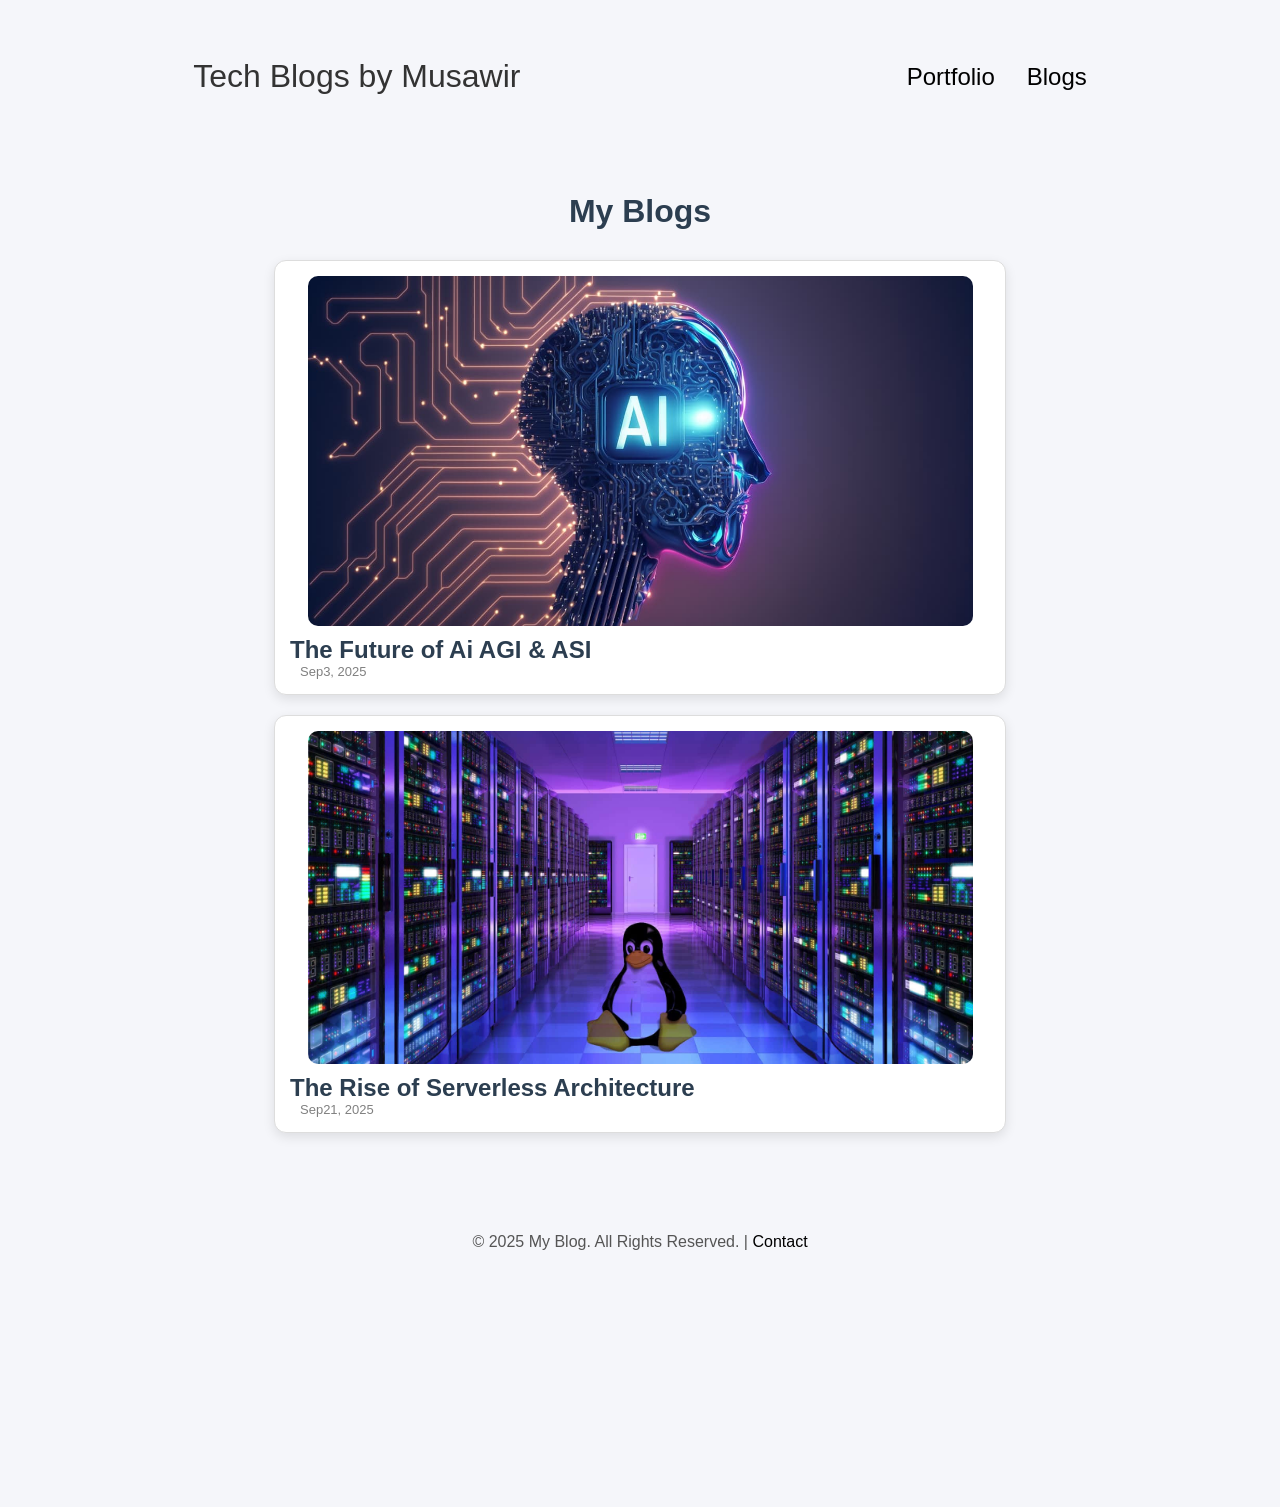
==== blogs.html @ aa4267c0 "aded blog section" ====
<!DOCTYPE html>
<html lang="en">
  <head>
    <meta charset="UTF-8" />
    <meta http-equiv="X-UA-Compatible" content="IE=edge" />
    <meta name="viewport" content="width=device-width, initial-scale=1.0" />
    <title>Musawir's Dev Blogs</title>
    <link rel="stylesheet" href="style.css" />
    <link rel="stylesheet" href="mediaqueries.css" />
  </head>
  <body>
    <nav id="desktop-nav">
      <div class="logo">Tech Blogs by Musawir</div>
      <div>
        <ul class="nav-links">
          <li><a href="index.html">Portfolio</a></li>
          <li><a href="blogs.html">Blogs</a></li>
        </ul>
      </div>
    </nav>

    <section class="blog-section">
      <h1 class="section-title">My Blogs</h1>

      <div class="blog-card">
        <div class="blog-header">
          <img src="./assets/Ai_img.jpg" alt="Blog Image" />
          <h2>The Future of Ai AGI & ASI</h2>
          <p class="date">Sep3, 2025</p>
        </div>
        <div class="blog-content">
          <p class="blog_text">
            Artificial Intelligence has already changed the way we live and
            work, but its future goes far beyond today’s narrow AI systems like
            chatbots, recommendation engines, or image recognition tools. The
            two next milestones in AI are Artificial General Intelligence (AGI)
            and Artificial Superintelligence (ASI). Artificial General
            Intelligence (AGI) AGI refers to AI that can perform any
            intellectual task a human can do. Unlike narrow AI, which is limited
            to specific tasks, AGI would be flexible, adaptable, and capable of
            applying intelligence across multiple fields. It could design a
            website, diagnose a medical issue, write a novel, and teach a
            student—without needing separate training for each task. Artificial
            Superintelligence (ASI) ASI is a hypothetical stage where AI
            surpasses human intelligence in every dimension—reasoning,
            creativity, decision-making, and even emotional understanding. It
            could solve problems at a speed and scale unimaginable to humans.
            While ASI holds the promise of breakthroughs in medicine, climate
            change, and space exploration, it also raises serious ethical and
            existential concerns if not aligned with human values. AGI vs ASI at
            a Glance AGI: Human-level intelligence, multi-domain adaptability,
            currently under research. ASI: Beyond-human intelligence, unmatched
            creativity and speed, still hypothetical but highly debated.
            Takeaway AGI and ASI represent the ultimate frontiers of Artificial
            Intelligence. AGI could transform human productivity, while ASI
            poses both incredible opportunities and significant risks. The
            challenge ahead is to ensure these technologies are developed
            responsibly, with strong ethical frameworks to keep humanity at the
            center. What’s your perspective—should we accelerate progress toward
            AGI and ASI, or focus first on building stronger safeguards?
          </p>
        </div>
      </div>
      <div class="blog-card">
        <div class="blog-header">
          <img src="./assets/server.jpg" alt="Blog Image" />
          <h2>
            The Rise of Serverless Architecture
          </h2>
          <p class="date">Sep21, 2025</p>
        </div>
        <div class="blog-content">
          <p class="blog_text"><h1>The Rise of Serverless Architecture: Why Developers Are Moving Beyond Traditional Backends</h1>

                  <h2>1. What is Serverless?</h2>
                  <p>Serverless doesn’t mean no servers. It means developers don’t need to manage servers directly. Instead, cloud providers like AWS Lambda, Google Cloud Functions, and Firebase handle scaling, patching, and infrastructure.</p>
                  <p>👉 In short: You write code, the cloud runs it.</p>
                  <p><strong>📖 According to <a href="https://aws.amazon.com/serverless/" target="_blank">AWS Docs</a></strong>: “Serverless allows you to build and run applications without thinking about servers. You don’t provision, scale, or manage any servers.”</p>

                  <h2>2. How It Differs from Traditional Backends</h2>
                  <p><strong>Traditional Backend:</strong> You rent a server, pay a fixed cost, and handle scaling/patching yourself.</p>
                  <p><strong>Serverless:</strong> You pay only when your code runs, and the cloud provider manages scaling automatically.</p>

                  <h2>3. Benefits of Serverless</h2>
                  <p>✅ Cost Efficient – Pay per execution, not for idle time.</p>
                  <p>✅ Scalable – Cloud auto-scales during traffic spikes.</p>
                  <p>✅ Faster Development – No server setup, just focus on logic.</p>
                  <p>✅ Global Reach – Deploy functions closer to users.</p>
                  <p><strong>📖 As per <a href="https://cloud.google.com/functions" target="_blank">Google Cloud</a></strong>: “Serverless enables developers to focus on code while the platform manages all infrastructure concerns.”</p>

                  <h2>4. When to Use Serverless</h2>
                  <p>✔️ Building APIs</p>
                  <p>✔️ Event-driven apps (e.g., image processing, notifications)</p>
                  <p>✔️ Startups & prototypes (low cost, fast launch)</p>
                  <p>✔️ Background tasks (cron jobs, email triggers)</p>
                  <p>⚠️ Not always ideal → Long-running, high-performance apps (like gaming servers) may still need traditional hosting.</p>

                  <h2>5. Final Thoughts</h2>
                  <p>Serverless architecture is not just a trend—it’s a paradigm shift. It frees developers from worrying about infrastructure and allows them to deliver features faster.</p>
                  <p>If you’re starting a new project in 2025, give serverless a try—you might never want to go back.</p>
                  

          </p>
        </div>
      </div>

      <footer class="footer">
        <p>
          &copy; 2025 My Blog. All Rights Reserved. |
          <a href="contact.html">Contact</a>
        </p>
      </footer>
    </section>

    <script src="script.js"></script>
  </body>
</html>
---- style.css ----
/* GENERAL */

@import url("https://fonts.googleapis.com/css2?family=Poppins:wght@300;400;500;600&display=swap");

* {
  margin: 0;
  padding: 0;
}

body {
  font-family: "Poppins", sans-serif;
  /* background-color: #1b263b; */
}

html {
  scroll-behavior: smooth;
}

p {
  color: rgb(85, 85, 85);
}

/* TRANSITION */

a,
.btn {
  transition: all 300ms ease;
}

/* DESKTOP NAV */

nav,
.nav-links {
  display: flex;
}

nav {
  justify-content: space-around;
  align-items: center;
  height: 17vh;
  /* background-color: #1b263b; */
}

.nav-links {
  gap: 2rem;
  list-style: none;
  font-size: 1.5rem;
}

a {
  color: black;
  text-decoration: none;
  text-decoration-color: white;
}

a:hover {
  color: grey;
  text-decoration: underline;
  text-underline-offset: 1rem;
  text-decoration-color: rgb(181, 181, 181);
}

.logo {
  font-size: 2rem;
}

.logo:hover {
  cursor: default;
}

/* HAMBURGER MENU */

#hamburger-nav {
  display: none;
}

.hamburger-menu {
  position: relative;
  display: inline-block;
}

.hamburger-icon {
  display: flex;
  flex-direction: column;
  justify-content: space-between;
  height: 24px;
  width: 30px;
  cursor: pointer;
  color: blanchedalmond;
}

.hamburger-icon span {
  width: 100%;
  height: 2px;
  background-color: black;
  transition: all 0.3 ease-in-out;
}

.menu-links {
  position: absolute;
  top: 100%;
  right: 0;
  background-color: #1b263b;

  width: fit-content;
  max-height: 0;
  overflow: hidden;
  transition: all 0.3 ease-in-out;
}

.menu-links a {
  display: block;
  padding: 10px;
  text-align: center;
  font-size: 1.5rem;
  color: rgba(235, 226, 226, 0.863);
  text-decoration: none;
  transition: all 0.3 ease-in-out;
}

.menu-links li {
  list-style: none;
}

.menu-links.open {
  max-height: 300px;
}

.hamburger-icon.open span:first-child {
  transform: rotate(45deg) translate(10px, 5px);
}

.hamburger-icon.open span:nth-child(2) {
  opacity: 0;
}

.hamburger-icon.open span:last-child {
  transform: rotate(-45deg) translate(10px, -5px);
}

.hamburger-icon span:first-child {
  transform: none;
}

.hamburger-icon span:first-child {
  opacity: 1;
}

.hamburger-icon span:first-child {
  transform: none;
}

/* SECTIONS */

section {
  padding-top: 4vh;
  height: 96vh;
  margin: 0 10rem;
  box-sizing: border-box;
  min-height: fit-content;
}

.section-container {
  display: flex;
}

/* PROFILE SECTION */

#profile {
  display: flex;
  justify-content: center;
  gap: 5rem;
  height: 80vh;
}

.section__pic-container {
  display: flex;
  height: 400px;
  width: 400px;
  margin: auto 0;
}

.section__text {
  align-self: center;
  text-align: center;
}

.section__text p {
  font-weight: 600;
}

.section__text__p1 {
  text-align: center;
}

.section__text__p2 {
  font-size: 1.75rem;
  margin-bottom: 1rem;
}

.title {
  font-size: 3rem;
  text-align: center;
}

#socials-container {
  display: flex;
  justify-content: center;
  margin-top: 1rem;
  gap: 1rem;
}

/* ICONS */

.icon {
  cursor: pointer;
  height: 2rem;
}

/* BUTTONS */

.btn-container {
  display: flex;
  justify-content: center;
  gap: 1rem;
}

.btn {
  font-weight: 600;
  transition: all 300ms ease;
  padding: 1rem;
  width: 8rem;
  border-radius: 2rem;
}

.btn-color-1,
.btn-color-2 {
  border: rgb(53, 53, 53) 0.1rem solid;
}

.btn-color-1:hover,
.btn-color-2:hover {
  cursor: pointer;
}

.btn-color-1,
.btn-color-2:hover {
  background: rgb(53, 53, 53);
  color: white;
}

.btn-color-1:hover {
  background: rgb(0, 0, 0);
}

.btn-color-2 {
  background: none;
}

.btn-color-2:hover {
  border: rgb(255, 255, 255) 0.1rem solid;
}

.btn-container {
  gap: 1rem;
}

/* ABOUT SECTION */

#about {
  position: relative;
}

.about-containers {
  gap: 2rem;
  margin-bottom: 2rem;
  margin-top: 2rem;
}

.about-details-container {
  justify-content: center;
  flex-direction: column;
}

.about-containers,
.about-details-container {
  display: flex;
}

.about-pic {
  border-radius: 2rem;
}

.arrow {
  position: absolute;
  right: -5rem;
  bottom: 2.5rem;
}

.details-container {
  padding: 1.5rem;
  flex: 1;
  background: white;
  border-radius: 2rem;
  border: rgb(53, 53, 53) 0.1rem solid;
  /* background-color: #1b263b; */
  text-align: center;
}

.section-container {
  gap: 4rem;
  height: 80%;
}

.section__pic-container {
  height: 400px;
  width: 400px;
  margin: auto 0;
}

/* EXPERIENCE SECTION */

#experience {
  position: relative;
}

.experience-sub-title {
  color: rgb(85, 85, 85);
  font-weight: 600;
  font-size: 1.75rem;
  margin-bottom: 2rem;
}

.experience-details-container {
  display: flex;
  justify-content: center;
  flex-direction: column;
}

.article-container {
  display: flex;
  text-align: initial;
  flex-wrap: wrap;
  flex-direction: row;
  gap: 2.5rem;
  justify-content: space-around;
}

article {
  display: flex;
  width: 10rem;
  justify-content: space-around;
  gap: 0.5rem;
}

article .icon {
  cursor: default;
}

/* PROJECTS SECTION */

#projects {
  position: relative;
}

.color-container {
  border-color: rgb(163, 163, 163);
  /* background-color: #1B263B; */
}

.project-img {
  border-radius: 2rem;
  width: 90%;
  height: 90%;
}
.project-img-exp {
  border-radius: 12rem;
  width: 40%;
  height: 20%;
}

.project-title {
  margin: 1rem;
  color: black;
}

.project-btn {
  color: black;
  border-color: rgb(163, 163, 163);
}

/* CONTACT */

#contact {
  display: flex;
  justify-content: center;
  flex-direction: column;
  height: 70vh;
}

.contact-info-upper-container {
  display: flex;
  justify-content: center;
  border-radius: 2rem;
  border: rgb(53, 53, 53) 0.1rem solid;
  border-color: rgb(163, 163, 163);
  background: (250, 250, 250);
  margin: 2rem auto;
  padding: 0.5rem;
}

.contact-info-container {
  display: flex;
  align-items: center;
  justify-content: center;
  gap: 0.5rem;
  margin: 1rem;
}

.contact-info-container p {
  font-size: larger;
}

.contact-icon {
  cursor: default;
}

.email-icon {
  height: 2.5rem;
}

/* FOOTER SECTION */

footer {
  height: 26vh;
  margin: 0 1rem;
}

footer p {
  text-align: center;
}

/* blogs css */
/* Reset */
* {
  margin: 0;
  padding: 0;
  box-sizing: border-box;
}

body {
  font-family: Arial, sans-serif;
  background: #f5f6fa;
  color: #333;
  display: flex;
  flex-direction: column;
  min-height: 100vh;
}

/* Navbar */

/* Blog Section */
.blog-section {
  max-width: 900px;
  margin: 40px auto;
  padding: 0 20px;
  flex: 1; /* pushes footer down */
}

.section-title {
  text-align: center;
  margin-bottom: 30px;
  font-size: 2rem;
  color: #2c3e50;
}
.blog_text {
  text-align: center;
  margin-bottom: 30px;
  font-size: 1.1rem;
  color: #000000;
}
.date{
  font-size: small;
  color: grey;
  margin-left: 10px;
}

.blog-card {
  background: white;
  border-radius: 12px;
  margin-bottom: 20px;
  overflow: hidden;
  box-shadow: 0 4px 12px rgba(0, 0, 0, 0.1);
  transition: transform 0.3s ease;
  cursor: pointer;
  border: 1px solid #ddd;
}

.blog-card:hover {
  transform: translateY(-3px);
}

.blog-header img {
  width: 95%;
  height: auto; /* natural height on PC */
  max-height: 350px; /* limit so it doesn’t stretch too much */
  object-fit: cover;
  display: block;
  border-radius: 10px;
  margin: auto;
}

.blog-header {
  padding: 15px;
}

.blog-header h2 {
  font-size: 1.5rem;
  margin-top: 10px;
  color: #2c3e50;
}
h5 {
  /* font-size: 1.5rem; */
  margin-left: 10px;
  margin-top: 10px;
  color: #2c3e50;
}

/* Blog Content (hidden by default) */
.blog-content {
  padding: 15px;
  display: none;
  line-height: 1.6;
  border-top: 1px solid #eee;
}

.blog-card.active .blog-content {
  display: block;
}


/* Footer */
.footer{
  /* background: #2c3e50; */
  color: white;
  text-align: bottom;
  /* padding: 20px; */
  margin-top: 100px;
}

/* Responsive */
@media (max-width: 600px) {
  .blog-header img {
    height: 180px; /* fixed height only on small screens */
  }

  .blog-header h2 {
    font-size: 1.2rem;
  }
}
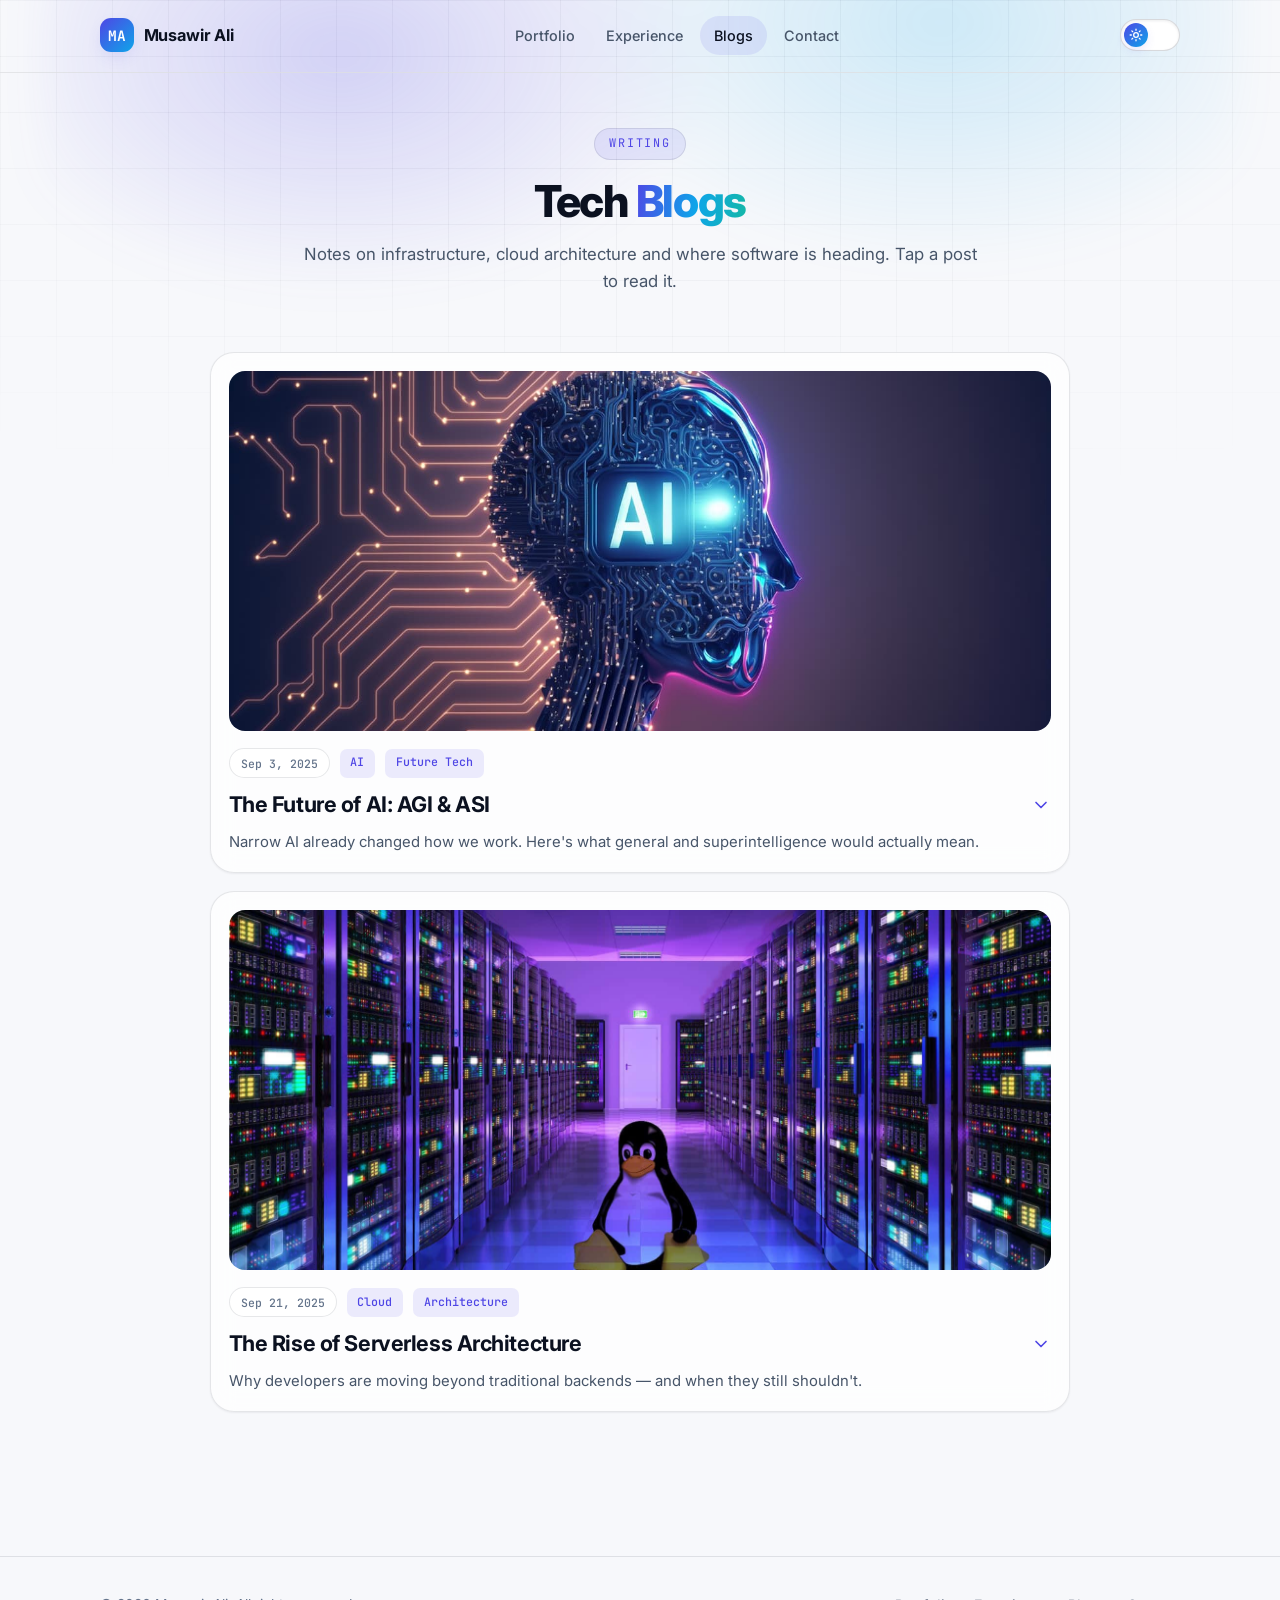
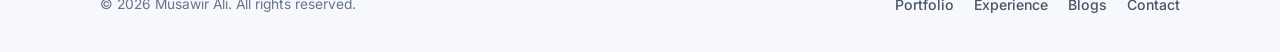
==== commit 6a292f13: "some improvements" ====
--- a/blogs.html
+++ b/blogs.html
@@ -1,116 +1,296 @@
 <!DOCTYPE html>
-<html lang="en">
+<html lang="en" data-theme="dark">
   <head>
     <meta charset="UTF-8" />
-    <meta http-equiv="X-UA-Compatible" content="IE=edge" />
     <meta name="viewport" content="width=device-width, initial-scale=1.0" />
-    <title>Musawir's Dev Blogs</title>
+    <title>Blogs — Musawir Ali</title>
+    <meta
+      name="description"
+      content="Notes on infrastructure, cloud, AI and modern web development by Musawir Ali."
+    />
+    <meta name="theme-color" content="#070a13" />
+    <link rel="icon" href="./assets/pp.png" />
     <link rel="stylesheet" href="style.css" />
     <link rel="stylesheet" href="mediaqueries.css" />
+    <script>
+      // Apply the saved theme before first paint so there is no flash
+      (function () {
+        try {
+          var saved = localStorage.getItem("theme");
+          var prefersLight = window.matchMedia("(prefers-color-scheme: light)").matches;
+          document.documentElement.setAttribute(
+            "data-theme",
+            saved || (prefersLight ? "light" : "dark")
+          );
+        } catch (e) {}
+      })();
+    </script>
   </head>
   <body>
-    <nav id="desktop-nav">
-      <div class="logo">Tech Blogs by Musawir</div>
-      <div>
-        <ul class="nav-links">
+    <!-- ==================== NAV ==================== -->
+    <header class="nav" id="nav">
+      <div class="container nav__inner">
+        <a href="index.html" class="logo">
+          <span class="logo__mark">MA</span>
+          <span>Musawir Ali</span>
+        </a>
+
+        <nav class="nav__links">
+          <a href="index.html">Portfolio</a>
+          <a href="index.html#experience">Experience</a>
+          <a href="blogs.html" class="active">Blogs</a>
+          <a href="index.html#contact">Contact</a>
+        </nav>
+
+        <div class="nav__actions">
+          <button
+            class="theme-toggle"
+            id="themeToggle"
+            type="button"
+            aria-label="Toggle dark and light mode"
+          >
+            <span class="theme-toggle__thumb">
+              <svg class="icon-sun" viewBox="0 0 24 24" fill="none" stroke="currentColor" stroke-width="2.2" stroke-linecap="round" aria-hidden="true">
+                <circle cx="12" cy="12" r="4" />
+                <path d="M12 2v2M12 20v2M4.9 4.9l1.4 1.4M17.7 17.7l1.4 1.4M2 12h2M20 12h2M4.9 19.1l1.4-1.4M17.7 6.3l1.4-1.4" />
+              </svg>
+              <svg class="icon-moon" viewBox="0 0 24 24" fill="none" stroke="currentColor" stroke-width="2.2" stroke-linecap="round" stroke-linejoin="round" aria-hidden="true">
+                <path d="M21 12.8A9 9 0 1 1 11.2 3a7 7 0 0 0 9.8 9.8z" />
+              </svg>
+            </span>
+          </button>
+
+          <button class="nav__burger" id="burger" type="button" aria-label="Open menu" aria-expanded="false">
+            <span></span><span></span><span></span>
+          </button>
+        </div>
+      </div>
+    </header>
+
+    <div class="mobile-menu" id="mobileMenu">
+      <div class="mobile-menu__inner">
+        <ul>
           <li><a href="index.html">Portfolio</a></li>
+          <li><a href="index.html#experience">Experience</a></li>
+          <li><a href="index.html#stack">Tech Stack</a></li>
           <li><a href="blogs.html">Blogs</a></li>
+          <li><a href="index.html#contact">Contact</a></li>
         </ul>
       </div>
-    </nav>
-
-    <section class="blog-section">
-      <h1 class="section-title">My Blogs</h1>
-
-      <div class="blog-card">
-        <div class="blog-header">
-          <img src="./assets/Ai_img.jpg" alt="Blog Image" />
-          <h2>The Future of Ai AGI & ASI</h2>
-          <p class="date">Sep3, 2025</p>
+    </div>
+
+    <main>
+      <section class="section" style="padding-top: calc(var(--nav-h) + 3.5rem)">
+        <div class="container">
+          <div class="section-head reveal">
+            <span class="eyebrow">Writing</span>
+            <h2 class="section-title">Tech <span class="gradient-text">Blogs</span></h2>
+            <p class="section-sub">
+              Notes on infrastructure, cloud architecture and where software is
+              heading. Tap a post to read it.
+            </p>
+          </div>
+
+          <div class="blog-list">
+            <!-- POST 1 -->
+            <article class="blog-card reveal">
+              <div class="blog-card__toggle" role="button" tabindex="0" aria-expanded="false">
+                <img class="blog-card__cover" src="./assets/Ai_img.jpg" alt="" loading="lazy" />
+                <div class="blog-card__meta">
+                  <span class="badge">Sep 3, 2025</span>
+                  <span class="tag">AI</span>
+                  <span class="tag">Future Tech</span>
+                </div>
+                <h3 class="blog-card__title">
+                  The Future of AI: AGI &amp; ASI
+                  <svg class="chevron" viewBox="0 0 24 24" fill="none" stroke="currentColor" stroke-width="2" stroke-linecap="round" stroke-linejoin="round" aria-hidden="true">
+                    <path d="m6 9 6 6 6-6" />
+                  </svg>
+                </h3>
+                <p class="blog-card__excerpt">
+                  Narrow AI already changed how we work. Here's what general and
+                  superintelligence would actually mean.
+                </p>
+              </div>
+
+              <div class="blog-card__body">
+                <div>
+                  <div class="prose">
+                    <p>
+                      Artificial Intelligence has already changed the way we live and
+                      work, but its future goes far beyond today's narrow AI systems
+                      like chatbots, recommendation engines, or image recognition
+                      tools.
+                    </p>
+
+                    <h3>Artificial General Intelligence (AGI)</h3>
+                    <p>
+                      The next milestone is <strong>Artificial General Intelligence
+                      (AGI)</strong> — AI that can perform any intellectual task a
+                      human can do. Unlike narrow AI, which is limited to specific
+                      tasks, AGI would be flexible, adaptable, and capable of applying
+                      intelligence across multiple fields.
+                    </p>
+                    <p>
+                      For example, an AGI system could design a website, diagnose a
+                      medical issue, write a novel, and teach a student — without
+                      needing separate training for each task.
+                    </p>
+
+                    <h3>Artificial Superintelligence (ASI)</h3>
+                    <p>
+                      <strong>Artificial Superintelligence (ASI)</strong> is a
+                      hypothetical stage where AI surpasses human intelligence in every
+                      dimension — reasoning, creativity, decision-making, and even
+                      emotional understanding.
+                    </p>
+                    <p>
+                      ASI could solve problems at a speed and scale unimaginable to
+                      humans. While it holds the promise of breakthroughs in medicine,
+                      climate change, and space exploration, it also raises serious
+                      ethical and existential concerns if not aligned with human
+                      values.
+                    </p>
+
+                    <h3>AGI vs ASI at a Glance</h3>
+                    <ul>
+                      <li>
+                        <strong>AGI:</strong> Human-level intelligence, multi-domain
+                        adaptability, currently under research.
+                      </li>
+                      <li>
+                        <strong>ASI:</strong> Beyond-human intelligence, unmatched
+                        creativity and speed, still hypothetical but highly debated.
+                      </li>
+                    </ul>
+
+                    <h3>Takeaway</h3>
+                    <p>
+                      AGI and ASI represent the ultimate frontiers of Artificial
+                      Intelligence. AGI could transform human productivity, while ASI
+                      poses both incredible opportunities and significant risks. The
+                      challenge ahead is to ensure these technologies are developed
+                      responsibly, with strong ethical frameworks to keep humanity at
+                      the center.
+                    </p>
+                    <blockquote>
+                      What's your perspective — should we accelerate progress toward
+                      AGI and ASI, or focus first on building stronger safeguards?
+                    </blockquote>
+                  </div>
+                </div>
+              </div>
+            </article>
+
+            <!-- POST 2 -->
+            <article class="blog-card reveal">
+              <div class="blog-card__toggle" role="button" tabindex="0" aria-expanded="false">
+                <img class="blog-card__cover" src="./assets/server.jpg" alt="" loading="lazy" />
+                <div class="blog-card__meta">
+                  <span class="badge">Sep 21, 2025</span>
+                  <span class="tag">Cloud</span>
+                  <span class="tag">Architecture</span>
+                </div>
+                <h3 class="blog-card__title">
+                  The Rise of Serverless Architecture
+                  <svg class="chevron" viewBox="0 0 24 24" fill="none" stroke="currentColor" stroke-width="2" stroke-linecap="round" stroke-linejoin="round" aria-hidden="true">
+                    <path d="m6 9 6 6 6-6" />
+                  </svg>
+                </h3>
+                <p class="blog-card__excerpt">
+                  Why developers are moving beyond traditional backends — and when they
+                  still shouldn't.
+                </p>
+              </div>
+
+              <div class="blog-card__body">
+                <div>
+                  <div class="prose">
+                    <h3>1. What is Serverless?</h3>
+                    <p>
+                      Serverless does not mean there are no servers. It means
+                      developers do not need to manage servers directly. Instead, cloud
+                      providers like AWS Lambda, Google Cloud Functions, and Firebase
+                      handle scaling, patching, and infrastructure.
+                    </p>
+                    <p>In short: you write code, the cloud runs it.</p>
+                    <blockquote>
+                      "Serverless allows you to build and run applications without
+                      thinking about servers. You do not provision, scale, or manage
+                      any servers." —
+                      <a href="https://aws.amazon.com/serverless/" target="_blank" rel="noopener">AWS Docs</a>
+                    </blockquote>
+
+                    <h3>2. How It Differs from Traditional Backends</h3>
+                    <ul>
+                      <li>
+                        <strong>Traditional backend:</strong> you rent a server, pay a
+                        fixed cost, and handle scaling and patching yourself.
+                      </li>
+                      <li>
+                        <strong>Serverless:</strong> you pay only when your code runs,
+                        and the provider manages scaling automatically.
+                      </li>
+                    </ul>
+
+                    <h3>3. Benefits of Serverless</h3>
+                    <ul>
+                      <li><strong>Cost efficient</strong> — pay per execution, not for idle time.</li>
+                      <li><strong>Scalable</strong> — the cloud scales automatically during traffic spikes.</li>
+                      <li><strong>Faster development</strong> — no server setup, just focus on logic.</li>
+                      <li><strong>Global reach</strong> — deploy functions closer to users.</li>
+                    </ul>
+                    <blockquote>
+                      "Serverless enables developers to focus on code while the platform
+                      manages all infrastructure concerns." —
+                      <a href="https://cloud.google.com/functions" target="_blank" rel="noopener">Google Cloud</a>
+                    </blockquote>
+
+                    <h3>4. When to Use Serverless</h3>
+                    <ul>
+                      <li>Building APIs</li>
+                      <li>Event-driven apps (image processing, notifications)</li>
+                      <li>Startups and prototypes — low cost, fast launch</li>
+                      <li>Background tasks — cron jobs, email triggers</li>
+                    </ul>
+                    <p>
+                      It is not always ideal. Long-running, high-performance apps such
+                      as gaming servers may still need traditional hosting.
+                    </p>
+
+                    <h3>5. Final Thoughts</h3>
+                    <p>
+                      Serverless architecture is not just a trend — it is a paradigm
+                      shift. It frees developers from worrying about infrastructure and
+                      lets them deliver features faster. If you are starting a new
+                      project, give serverless a try; you might never want to go back.
+                    </p>
+                  </div>
+                </div>
+              </div>
+            </article>
+          </div>
         </div>
-        <div class="blog-content">
-          <p class="blog_text">
-            Artificial Intelligence has already changed the way we live and
-            work, but its future goes far beyond today’s narrow AI systems like
-            chatbots, recommendation engines, or image recognition tools. The
-            two next milestones in AI are Artificial General Intelligence (AGI)
-            and Artificial Superintelligence (ASI). Artificial General
-            Intelligence (AGI) AGI refers to AI that can perform any
-            intellectual task a human can do. Unlike narrow AI, which is limited
-            to specific tasks, AGI would be flexible, adaptable, and capable of
-            applying intelligence across multiple fields. It could design a
-            website, diagnose a medical issue, write a novel, and teach a
-            student—without needing separate training for each task. Artificial
-            Superintelligence (ASI) ASI is a hypothetical stage where AI
-            surpasses human intelligence in every dimension—reasoning,
-            creativity, decision-making, and even emotional understanding. It
-            could solve problems at a speed and scale unimaginable to humans.
-            While ASI holds the promise of breakthroughs in medicine, climate
-            change, and space exploration, it also raises serious ethical and
-            existential concerns if not aligned with human values. AGI vs ASI at
-            a Glance AGI: Human-level intelligence, multi-domain adaptability,
-            currently under research. ASI: Beyond-human intelligence, unmatched
-            creativity and speed, still hypothetical but highly debated.
-            Takeaway AGI and ASI represent the ultimate frontiers of Artificial
-            Intelligence. AGI could transform human productivity, while ASI
-            poses both incredible opportunities and significant risks. The
-            challenge ahead is to ensure these technologies are developed
-            responsibly, with strong ethical frameworks to keep humanity at the
-            center. What’s your perspective—should we accelerate progress toward
-            AGI and ASI, or focus first on building stronger safeguards?
-          </p>
-        </div>
+      </section>
+    </main>
+
+    <footer class="footer">
+      <div class="container footer__inner">
+        <p class="footer__note">© <span id="year">2026</span> Musawir Ali. All rights reserved.</p>
+        <nav class="footer__links">
+          <a href="index.html">Portfolio</a>
+          <a href="index.html#experience">Experience</a>
+          <a href="blogs.html">Blogs</a>
+          <a href="index.html#contact">Contact</a>
+        </nav>
       </div>
-      <div class="blog-card">
-        <div class="blog-header">
-          <img src="./assets/server.jpg" alt="Blog Image" />
-          <h2>
-            The Rise of Serverless Architecture
-          </h2>
-          <p class="date">Sep21, 2025</p>
-        </div>
-        <div class="blog-content">
-          <p class="blog_text"><h1>The Rise of Serverless Architecture: Why Developers Are Moving Beyond Traditional Backends</h1>
-
-                  <h2>1. What is Serverless?</h2>
-                  <p>Serverless doesn’t mean no servers. It means developers don’t need to manage servers directly. Instead, cloud providers like AWS Lambda, Google Cloud Functions, and Firebase handle scaling, patching, and infrastructure.</p>
-                  <p>👉 In short: You write code, the cloud runs it.</p>
-                  <p><strong>📖 According to <a href="https://aws.amazon.com/serverless/" target="_blank">AWS Docs</a></strong>: “Serverless allows you to build and run applications without thinking about servers. You don’t provision, scale, or manage any servers.”</p>
-
-                  <h2>2. How It Differs from Traditional Backends</h2>
-                  <p><strong>Traditional Backend:</strong> You rent a server, pay a fixed cost, and handle scaling/patching yourself.</p>
-                  <p><strong>Serverless:</strong> You pay only when your code runs, and the cloud provider manages scaling automatically.</p>
-
-                  <h2>3. Benefits of Serverless</h2>
-                  <p>✅ Cost Efficient – Pay per execution, not for idle time.</p>
-                  <p>✅ Scalable – Cloud auto-scales during traffic spikes.</p>
-                  <p>✅ Faster Development – No server setup, just focus on logic.</p>
-                  <p>✅ Global Reach – Deploy functions closer to users.</p>
-                  <p><strong>📖 As per <a href="https://cloud.google.com/functions" target="_blank">Google Cloud</a></strong>: “Serverless enables developers to focus on code while the platform manages all infrastructure concerns.”</p>
-
-                  <h2>4. When to Use Serverless</h2>
-                  <p>✔️ Building APIs</p>
-                  <p>✔️ Event-driven apps (e.g., image processing, notifications)</p>
-                  <p>✔️ Startups & prototypes (low cost, fast launch)</p>
-                  <p>✔️ Background tasks (cron jobs, email triggers)</p>
-                  <p>⚠️ Not always ideal → Long-running, high-performance apps (like gaming servers) may still need traditional hosting.</p>
-
-                  <h2>5. Final Thoughts</h2>
-                  <p>Serverless architecture is not just a trend—it’s a paradigm shift. It frees developers from worrying about infrastructure and allows them to deliver features faster.</p>
-                  <p>If you’re starting a new project in 2025, give serverless a try—you might never want to go back.</p>
-                  
-
-          </p>
-        </div>
-      </div>
-
-      <footer class="footer">
-        <p>
-          &copy; 2025 My Blog. All Rights Reserved. |
-          <a href="contact.html">Contact</a>
-        </p>
-      </footer>
-    </section>
+    </footer>
+
+    <button class="to-top" id="toTop" type="button" aria-label="Back to top">
+      <svg viewBox="0 0 24 24" fill="none" stroke="currentColor" stroke-width="2" stroke-linecap="round" stroke-linejoin="round" aria-hidden="true">
+        <path d="M12 19V5M5 12l7-7 7 7" />
+      </svg>
+    </button>
 
     <script src="script.js"></script>
   </body>
--- a/style.css
+++ b/style.css
@@ -1,560 +1,1572 @@
-/* GENERAL */
-
-@import url("https://fonts.googleapis.com/css2?family=Poppins:wght@300;400;500;600&display=swap");
-
-* {
-  margin: 0;
-  padding: 0;
-}
-
-body {
-  font-family: "Poppins", sans-serif;
-  /* background-color: #1b263b; */
-}
-
-html {
-  scroll-behavior: smooth;
-}
-
-p {
-  color: rgb(85, 85, 85);
-}
-
-/* TRANSITION */
-
-a,
-.btn {
-  transition: all 300ms ease;
-}
-
-/* DESKTOP NAV */
-
-nav,
-.nav-links {
-  display: flex;
-}
-
-nav {
-  justify-content: space-around;
-  align-items: center;
-  height: 17vh;
-  /* background-color: #1b263b; */
-}
-
-.nav-links {
-  gap: 2rem;
-  list-style: none;
-  font-size: 1.5rem;
-}
-
-a {
-  color: black;
-  text-decoration: none;
-  text-decoration-color: white;
-}
-
-a:hover {
-  color: grey;
-  text-decoration: underline;
-  text-underline-offset: 1rem;
-  text-decoration-color: rgb(181, 181, 181);
-}
-
-.logo {
-  font-size: 2rem;
-}
-
-.logo:hover {
-  cursor: default;
-}
-
-/* HAMBURGER MENU */
-
-#hamburger-nav {
-  display: none;
-}
-
-.hamburger-menu {
-  position: relative;
-  display: inline-block;
-}
-
-.hamburger-icon {
-  display: flex;
-  flex-direction: column;
-  justify-content: space-between;
-  height: 24px;
-  width: 30px;
-  cursor: pointer;
-  color: blanchedalmond;
-}
-
-.hamburger-icon span {
-  width: 100%;
-  height: 2px;
-  background-color: black;
-  transition: all 0.3 ease-in-out;
-}
-
-.menu-links {
-  position: absolute;
-  top: 100%;
-  right: 0;
-  background-color: #1b263b;
-
-  width: fit-content;
-  max-height: 0;
-  overflow: hidden;
-  transition: all 0.3 ease-in-out;
-}
-
-.menu-links a {
-  display: block;
-  padding: 10px;
-  text-align: center;
-  font-size: 1.5rem;
-  color: rgba(235, 226, 226, 0.863);
-  text-decoration: none;
-  transition: all 0.3 ease-in-out;
-}
-
-.menu-links li {
-  list-style: none;
-}
-
-.menu-links.open {
-  max-height: 300px;
-}
-
-.hamburger-icon.open span:first-child {
-  transform: rotate(45deg) translate(10px, 5px);
-}
-
-.hamburger-icon.open span:nth-child(2) {
-  opacity: 0;
-}
-
-.hamburger-icon.open span:last-child {
-  transform: rotate(-45deg) translate(10px, -5px);
-}
-
-.hamburger-icon span:first-child {
-  transform: none;
-}
-
-.hamburger-icon span:first-child {
-  opacity: 1;
-}
-
-.hamburger-icon span:first-child {
-  transform: none;
-}
-
-/* SECTIONS */
-
-section {
-  padding-top: 4vh;
-  height: 96vh;
-  margin: 0 10rem;
-  box-sizing: border-box;
-  min-height: fit-content;
-}
-
-.section-container {
-  display: flex;
-}
-
-/* PROFILE SECTION */
-
-#profile {
-  display: flex;
-  justify-content: center;
-  gap: 5rem;
-  height: 80vh;
-}
-
-.section__pic-container {
-  display: flex;
-  height: 400px;
-  width: 400px;
-  margin: auto 0;
-}
-
-.section__text {
-  align-self: center;
-  text-align: center;
-}
-
-.section__text p {
-  font-weight: 600;
-}
-
-.section__text__p1 {
-  text-align: center;
-}
-
-.section__text__p2 {
-  font-size: 1.75rem;
-  margin-bottom: 1rem;
-}
-
-.title {
-  font-size: 3rem;
-  text-align: center;
-}
-
-#socials-container {
-  display: flex;
-  justify-content: center;
-  margin-top: 1rem;
-  gap: 1rem;
-}
-
-/* ICONS */
-
-.icon {
-  cursor: pointer;
-  height: 2rem;
-}
-
-/* BUTTONS */
-
-.btn-container {
-  display: flex;
-  justify-content: center;
-  gap: 1rem;
-}
-
-.btn {
-  font-weight: 600;
-  transition: all 300ms ease;
-  padding: 1rem;
-  width: 8rem;
-  border-radius: 2rem;
-}
-
-.btn-color-1,
-.btn-color-2 {
-  border: rgb(53, 53, 53) 0.1rem solid;
-}
-
-.btn-color-1:hover,
-.btn-color-2:hover {
-  cursor: pointer;
-}
-
-.btn-color-1,
-.btn-color-2:hover {
-  background: rgb(53, 53, 53);
-  color: white;
-}
-
-.btn-color-1:hover {
-  background: rgb(0, 0, 0);
-}
-
-.btn-color-2 {
-  background: none;
-}
-
-.btn-color-2:hover {
-  border: rgb(255, 255, 255) 0.1rem solid;
-}
-
-.btn-container {
-  gap: 1rem;
-}
-
-/* ABOUT SECTION */
-
-#about {
-  position: relative;
-}
-
-.about-containers {
-  gap: 2rem;
-  margin-bottom: 2rem;
-  margin-top: 2rem;
-}
-
-.about-details-container {
-  justify-content: center;
-  flex-direction: column;
-}
-
-.about-containers,
-.about-details-container {
-  display: flex;
-}
-
-.about-pic {
-  border-radius: 2rem;
-}
-
-.arrow {
-  position: absolute;
-  right: -5rem;
-  bottom: 2.5rem;
-}
-
-.details-container {
-  padding: 1.5rem;
-  flex: 1;
-  background: white;
-  border-radius: 2rem;
-  border: rgb(53, 53, 53) 0.1rem solid;
-  /* background-color: #1b263b; */
-  text-align: center;
-}
-
-.section-container {
-  gap: 4rem;
-  height: 80%;
-}
-
-.section__pic-container {
-  height: 400px;
-  width: 400px;
-  margin: auto 0;
-}
-
-/* EXPERIENCE SECTION */
-
-#experience {
-  position: relative;
-}
-
-.experience-sub-title {
-  color: rgb(85, 85, 85);
-  font-weight: 600;
-  font-size: 1.75rem;
-  margin-bottom: 2rem;
-}
-
-.experience-details-container {
-  display: flex;
-  justify-content: center;
-  flex-direction: column;
-}
-
-.article-container {
-  display: flex;
-  text-align: initial;
-  flex-wrap: wrap;
-  flex-direction: row;
-  gap: 2.5rem;
-  justify-content: space-around;
-}
-
-article {
-  display: flex;
-  width: 10rem;
-  justify-content: space-around;
-  gap: 0.5rem;
-}
-
-article .icon {
-  cursor: default;
-}
-
-/* PROJECTS SECTION */
-
-#projects {
-  position: relative;
-}
-
-.color-container {
-  border-color: rgb(163, 163, 163);
-  /* background-color: #1B263B; */
-}
-
-.project-img {
-  border-radius: 2rem;
-  width: 90%;
-  height: 90%;
-}
-.project-img-exp {
-  border-radius: 12rem;
-  width: 40%;
-  height: 20%;
-}
-
-.project-title {
-  margin: 1rem;
-  color: black;
-}
-
-.project-btn {
-  color: black;
-  border-color: rgb(163, 163, 163);
-}
-
-/* CONTACT */
-
-#contact {
-  display: flex;
-  justify-content: center;
-  flex-direction: column;
-  height: 70vh;
-}
-
-.contact-info-upper-container {
-  display: flex;
-  justify-content: center;
-  border-radius: 2rem;
-  border: rgb(53, 53, 53) 0.1rem solid;
-  border-color: rgb(163, 163, 163);
-  background: (250, 250, 250);
-  margin: 2rem auto;
-  padding: 0.5rem;
-}
-
-.contact-info-container {
-  display: flex;
-  align-items: center;
-  justify-content: center;
-  gap: 0.5rem;
-  margin: 1rem;
-}
-
-.contact-info-container p {
-  font-size: larger;
-}
-
-.contact-icon {
-  cursor: default;
-}
-
-.email-icon {
-  height: 2.5rem;
-}
-
-/* FOOTER SECTION */
-
-footer {
-  height: 26vh;
-  margin: 0 1rem;
-}
-
-footer p {
-  text-align: center;
-}
-
-/* blogs css */
-/* Reset */
-* {
+/* ============================================================
+   Musawir Ali — Portfolio
+   Design tokens, light/dark themes, components
+   ============================================================ */
+
+@import url("https://fonts.googleapis.com/css2?family=Inter:wght@400;500;600;700;800&family=JetBrains+Mono:wght@400;500;600&display=swap");
+
+/* ---------- TOKENS ---------- */
+
+:root {
+  --bg: #f7f8fb;
+  --bg-soft: #ffffff;
+  --surface: rgba(255, 255, 255, 0.72);
+  --surface-solid: #ffffff;
+  --border: rgba(15, 23, 42, 0.1);
+  --border-strong: rgba(15, 23, 42, 0.16);
+
+  --text: #0b1120;
+  --text-soft: #475569;
+  --text-faint: #64748b;
+
+  --accent: #4f46e5;
+  --accent-2: #0ea5e9;
+  --accent-3: #14b8a6;
+  --accent-contrast: #ffffff;
+  --accent-tint: rgba(79, 70, 229, 0.1);
+
+  --shadow-sm: 0 1px 2px rgba(15, 23, 42, 0.06);
+  --shadow: 0 12px 32px -12px rgba(15, 23, 42, 0.18);
+  --shadow-lg: 0 28px 60px -24px rgba(15, 23, 42, 0.28);
+
+  --glow-1: rgba(79, 70, 229, 0.22);
+  --glow-2: rgba(14, 165, 233, 0.18);
+  --grid-line: rgba(15, 23, 42, 0.045);
+
+  --radius-sm: 10px;
+  --radius: 16px;
+  --radius-lg: 24px;
+  --radius-pill: 999px;
+
+  --maxw: 1160px;
+  --nav-h: 72px;
+
+  --ease: cubic-bezier(0.22, 1, 0.36, 1);
+  color-scheme: light;
+}
+
+html[data-theme="dark"] {
+  --bg: #070a13;
+  --bg-soft: #0d1220;
+  --surface: rgba(19, 25, 42, 0.66);
+  --surface-solid: #121829;
+  --border: rgba(148, 163, 184, 0.16);
+  --border-strong: rgba(148, 163, 184, 0.28);
+
+  --text: #eef2ff;
+  --text-soft: #a9b4cc;
+  --text-faint: #8592ad;
+
+  --accent: #818cf8;
+  --accent-2: #38bdf8;
+  --accent-3: #2dd4bf;
+  --accent-contrast: #070a13;
+  --accent-tint: rgba(129, 140, 248, 0.14);
+
+  --shadow-sm: 0 1px 2px rgba(0, 0, 0, 0.4);
+  --shadow: 0 16px 40px -16px rgba(0, 0, 0, 0.7);
+  --shadow-lg: 0 32px 70px -28px rgba(0, 0, 0, 0.85);
+
+  --glow-1: rgba(99, 102, 241, 0.3);
+  --glow-2: rgba(56, 189, 248, 0.22);
+  --grid-line: rgba(148, 163, 184, 0.06);
+  color-scheme: dark;
+}
+
+/* ---------- RESET ---------- */
+
+*,
+*::before,
+*::after {
   margin: 0;
   padding: 0;
   box-sizing: border-box;
 }
 
+html {
+  scroll-behavior: smooth;
+  scroll-padding-top: calc(var(--nav-h) + 16px);
+  -webkit-text-size-adjust: 100%;
+}
+
 body {
-  font-family: Arial, sans-serif;
-  background: #f5f6fa;
-  color: #333;
-  display: flex;
+  font-family: "Inter", system-ui, -apple-system, "Segoe UI", sans-serif;
+  background: var(--bg);
+  color: var(--text);
+  line-height: 1.65;
+  overflow-x: hidden;
+  transition: background-color 0.35s var(--ease), color 0.35s var(--ease);
+}
+
+/* Ambient background: subtle grid + two soft light blooms */
+body::before {
+  content: "";
+  position: fixed;
+  inset: 0;
+  z-index: -2;
+  background-image: linear-gradient(var(--grid-line) 1px, transparent 1px),
+    linear-gradient(90deg, var(--grid-line) 1px, transparent 1px);
+  background-size: 56px 56px;
+  mask-image: radial-gradient(ellipse 90% 60% at 50% 0%, #000 40%, transparent 100%);
+  -webkit-mask-image: radial-gradient(ellipse 90% 60% at 50% 0%, #000 40%, transparent 100%);
+  pointer-events: none;
+}
+
+body::after {
+  content: "";
+  position: fixed;
+  top: -22vh;
+  left: 50%;
+  width: min(1200px, 120vw);
+  height: 70vh;
+  transform: translateX(-50%);
+  z-index: -1;
+  background: radial-gradient(45% 55% at 25% 40%, var(--glow-1), transparent 70%),
+    radial-gradient(45% 55% at 75% 35%, var(--glow-2), transparent 70%);
+  filter: blur(20px);
+  pointer-events: none;
+}
+
+img {
+  max-width: 100%;
+  display: block;
+}
+
+a {
+  color: inherit;
+  text-decoration: none;
+  transition: color 0.2s var(--ease), opacity 0.2s var(--ease);
+}
+
+button {
+  font: inherit;
+  cursor: pointer;
+  border: none;
+  background: none;
+  color: inherit;
+}
+
+ul {
+  list-style: none;
+}
+
+::selection {
+  background: var(--accent);
+  color: var(--accent-contrast);
+}
+
+:focus-visible {
+  outline: 2px solid var(--accent);
+  outline-offset: 3px;
+  border-radius: 6px;
+}
+
+/* ---------- LAYOUT ---------- */
+
+.container {
+  width: 100%;
+  max-width: var(--maxw);
+  margin-inline: auto;
+  padding-inline: clamp(1.15rem, 4vw, 2.5rem);
+}
+
+.section {
+  padding-block: clamp(4rem, 9vw, 7rem);
+  position: relative;
+}
+
+.section-head {
+  text-align: center;
+  margin-bottom: clamp(2.25rem, 5vw, 3.5rem);
+}
+
+.eyebrow {
+  display: inline-flex;
+  align-items: center;
+  gap: 0.5rem;
+  font-family: "JetBrains Mono", ui-monospace, monospace;
+  font-size: 0.74rem;
+  letter-spacing: 0.16em;
+  text-transform: uppercase;
+  color: var(--accent);
+  background: var(--accent-tint);
+  border: 1px solid var(--border);
+  padding: 0.34rem 0.85rem;
+  border-radius: var(--radius-pill);
+  margin-bottom: 1rem;
+}
+
+.section-title {
+  font-size: clamp(1.85rem, 4.6vw, 2.75rem);
+  font-weight: 800;
+  letter-spacing: -0.03em;
+  line-height: 1.15;
+}
+
+.section-sub {
+  color: var(--text-soft);
+  max-width: 62ch;
+  margin: 0.85rem auto 0;
+  font-size: clamp(0.95rem, 2vw, 1.05rem);
+}
+
+.gradient-text {
+  background: linear-gradient(100deg, var(--accent), var(--accent-2) 55%, var(--accent-3));
+  -webkit-background-clip: text;
+  background-clip: text;
+  color: transparent;
+}
+
+/* ---------- NAV ---------- */
+
+.nav {
+  position: fixed;
+  inset: 0 0 auto 0;
+  height: var(--nav-h);
+  z-index: 100;
+  display: flex;
+  align-items: center;
+  transition: background-color 0.3s var(--ease), border-color 0.3s var(--ease),
+    box-shadow 0.3s var(--ease);
+  border-bottom: 1px solid transparent;
+}
+
+.nav.scrolled {
+  background: var(--surface);
+  backdrop-filter: blur(16px) saturate(180%);
+  -webkit-backdrop-filter: blur(16px) saturate(180%);
+  border-bottom-color: var(--border);
+  box-shadow: var(--shadow-sm);
+}
+
+.nav__inner {
+  display: flex;
+  align-items: center;
+  justify-content: space-between;
+  gap: 1rem;
+  width: 100%;
+}
+
+.logo {
+  display: inline-flex;
+  align-items: center;
+  gap: 0.6rem;
+  font-weight: 700;
+  font-size: 1.02rem;
+  letter-spacing: -0.01em;
+  white-space: nowrap;
+}
+
+.logo__mark {
+  display: grid;
+  place-items: center;
+  width: 34px;
+  height: 34px;
+  border-radius: 11px;
+  background: linear-gradient(135deg, var(--accent), var(--accent-2));
+  color: #fff;
+  font-family: "JetBrains Mono", monospace;
+  font-weight: 700;
+  font-size: 0.9rem;
+  box-shadow: 0 6px 18px -6px var(--glow-1);
+  flex-shrink: 0;
+}
+
+.nav__links {
+  display: flex;
+  align-items: center;
+  gap: 0.25rem;
+}
+
+.nav__links a {
+  position: relative;
+  display: block;
+  padding: 0.45rem 0.85rem;
+  border-radius: var(--radius-pill);
+  font-size: 0.9rem;
+  font-weight: 500;
+  color: var(--text-soft);
+}
+
+.nav__links a:hover,
+.nav__links a.active {
+  color: var(--text);
+  background: var(--accent-tint);
+}
+
+.nav__actions {
+  display: flex;
+  align-items: center;
+  gap: 0.6rem;
+}
+
+/* ---------- THEME TOGGLE ---------- */
+
+.theme-toggle {
+  position: relative;
+  width: 60px;
+  height: 32px;
+  border-radius: var(--radius-pill);
+  border: 1px solid var(--border-strong);
+  background: var(--surface-solid);
+  box-shadow: inset 0 1px 3px rgba(15, 23, 42, 0.08);
+  flex-shrink: 0;
+  transition: border-color 0.25s var(--ease), background-color 0.35s var(--ease);
+}
+
+.theme-toggle:hover {
+  border-color: var(--accent);
+}
+
+.theme-toggle__thumb {
+  position: absolute;
+  top: 3px;
+  left: 3px;
+  width: 24px;
+  height: 24px;
+  border-radius: 50%;
+  display: grid;
+  place-items: center;
+  background: linear-gradient(135deg, var(--accent), var(--accent-2));
+  color: #fff;
+  box-shadow: 0 4px 12px -3px var(--glow-1);
+  transition: transform 0.4s var(--ease);
+}
+
+html[data-theme="dark"] .theme-toggle__thumb {
+  transform: translateX(28px);
+}
+
+.theme-toggle__thumb svg {
+  position: absolute;
+  inset: 0;
+  margin: auto;
+  width: 14px;
+  height: 14px;
+  transition: opacity 0.25s var(--ease), transform 0.4s var(--ease);
+}
+
+.theme-toggle .icon-sun {
+  opacity: 1;
+  transform: rotate(0deg) scale(1);
+}
+.theme-toggle .icon-moon {
+  opacity: 0;
+  transform: rotate(-90deg) scale(0.5);
+}
+html[data-theme="dark"] .theme-toggle .icon-sun {
+  opacity: 0;
+  transform: rotate(90deg) scale(0.5);
+}
+html[data-theme="dark"] .theme-toggle .icon-moon {
+  opacity: 1;
+  transform: rotate(0deg) scale(1);
+}
+
+/* ---------- HAMBURGER ---------- */
+
+.nav__burger {
+  display: none;
+  width: 40px;
+  height: 40px;
+  border-radius: 12px;
+  border: 1px solid var(--border-strong);
+  background: var(--surface-solid);
   flex-direction: column;
+  align-items: center;
+  justify-content: center;
+  gap: 5px;
+}
+
+.nav__burger span {
+  display: block;
+  width: 18px;
+  height: 2px;
+  border-radius: 2px;
+  background: var(--text);
+  transition: transform 0.3s var(--ease), opacity 0.2s var(--ease);
+}
+
+.nav__burger.open span:nth-child(1) {
+  transform: translateY(7px) rotate(45deg);
+}
+.nav__burger.open span:nth-child(2) {
+  opacity: 0;
+}
+.nav__burger.open span:nth-child(3) {
+  transform: translateY(-7px) rotate(-45deg);
+}
+
+.mobile-menu {
+  position: fixed;
+  top: var(--nav-h);
+  left: 0;
+  right: 0;
+  z-index: 99;
+  background: var(--surface);
+  backdrop-filter: blur(18px) saturate(180%);
+  -webkit-backdrop-filter: blur(18px) saturate(180%);
+  border-bottom: 1px solid var(--border);
+  display: grid;
+  grid-template-rows: 0fr;
+  transition: grid-template-rows 0.35s var(--ease);
+}
+
+.mobile-menu.open {
+  grid-template-rows: 1fr;
+}
+
+.mobile-menu__inner {
+  overflow: hidden;
+}
+
+.mobile-menu ul {
+  display: flex;
+  flex-direction: column;
+  gap: 0.15rem;
+  padding: 0.85rem clamp(1.15rem, 4vw, 2.5rem) 1.35rem;
+}
+
+.mobile-menu a {
+  display: block;
+  padding: 0.75rem 0.9rem;
+  border-radius: var(--radius-sm);
+  font-weight: 500;
+  color: var(--text-soft);
+}
+
+.mobile-menu a:hover {
+  background: var(--accent-tint);
+  color: var(--text);
+}
+
+/* ---------- BUTTONS ---------- */
+
+.btn {
+  display: inline-flex;
+  align-items: center;
+  justify-content: center;
+  gap: 0.55rem;
+  padding: 0.8rem 1.5rem;
+  border-radius: var(--radius-pill);
+  font-size: 0.92rem;
+  font-weight: 600;
+  border: 1px solid transparent;
+  transition: transform 0.2s var(--ease), box-shadow 0.25s var(--ease),
+    background-color 0.25s var(--ease), border-color 0.25s var(--ease), color 0.25s var(--ease);
+  white-space: nowrap;
+}
+
+.btn svg {
+  width: 17px;
+  height: 17px;
+  flex-shrink: 0;
+}
+
+.btn--primary {
+  background: linear-gradient(135deg, var(--accent), var(--accent-2));
+  color: #fff;
+  box-shadow: 0 10px 26px -10px var(--glow-1);
+}
+
+.btn--primary:hover {
+  transform: translateY(-2px);
+  box-shadow: 0 16px 34px -10px var(--glow-1);
+}
+
+.btn--ghost {
+  background: var(--surface-solid);
+  border-color: var(--border-strong);
+  color: var(--text);
+  box-shadow: var(--shadow-sm);
+}
+
+.btn--ghost:hover {
+  transform: translateY(-2px);
+  border-color: var(--accent);
+  color: var(--accent);
+}
+
+.btn:active {
+  transform: translateY(0);
+}
+
+/* ---------- HERO ---------- */
+
+.hero {
   min-height: 100vh;
-}
-
-/* Navbar */
-
-/* Blog Section */
-.blog-section {
-  max-width: 900px;
-  margin: 40px auto;
-  padding: 0 20px;
-  flex: 1; /* pushes footer down */
-}
-
-.section-title {
+  min-height: 100svh;
+  display: flex;
+  align-items: center;
+  padding-block: calc(var(--nav-h) + 2.5rem) 4rem;
+}
+
+.hero__grid {
+  display: grid;
+  grid-template-columns: 1.15fr 0.85fr;
+  align-items: center;
+  gap: clamp(2rem, 6vw, 5rem);
+  width: 100%;
+}
+
+.hero__status {
+  display: inline-flex;
+  align-items: center;
+  gap: 0.6rem;
+  padding: 0.4rem 0.95rem 0.4rem 0.75rem;
+  border-radius: var(--radius-pill);
+  border: 1px solid var(--border);
+  background: var(--surface);
+  backdrop-filter: blur(10px);
+  -webkit-backdrop-filter: blur(10px);
+  font-size: 0.82rem;
+  font-weight: 500;
+  color: var(--text-soft);
+  margin-bottom: 1.6rem;
+}
+
+.pulse-dot {
+  position: relative;
+  width: 8px;
+  height: 8px;
+  border-radius: 50%;
+  background: #22c55e;
+  flex-shrink: 0;
+}
+
+.pulse-dot::after {
+  content: "";
+  position: absolute;
+  inset: 0;
+  border-radius: 50%;
+  background: #22c55e;
+  animation: pulse 2s ease-out infinite;
+}
+
+@keyframes pulse {
+  0% {
+    transform: scale(1);
+    opacity: 0.7;
+  }
+  100% {
+    transform: scale(3);
+    opacity: 0;
+  }
+}
+
+.hero__hello {
+  font-family: "JetBrains Mono", monospace;
+  font-size: 0.92rem;
+  color: var(--accent);
+  margin-bottom: 0.6rem;
+}
+
+.hero__name {
+  font-size: clamp(2.6rem, 8vw, 4.6rem);
+  font-weight: 800;
+  letter-spacing: -0.045em;
+  line-height: 1.02;
+  margin-bottom: 0.9rem;
+}
+
+.hero__roles {
+  display: flex;
+  flex-wrap: wrap;
+  align-items: center;
+  gap: 0.55rem 0.85rem;
+  font-size: clamp(1rem, 2.4vw, 1.25rem);
+  font-weight: 600;
+  color: var(--text-soft);
+  margin-bottom: 1.35rem;
+}
+
+.hero__roles .sep {
+  width: 5px;
+  height: 5px;
+  border-radius: 50%;
+  background: var(--accent);
+  opacity: 0.55;
+}
+
+.hero__bio {
+  color: var(--text-soft);
+  font-size: clamp(0.97rem, 2vw, 1.06rem);
+  max-width: 56ch;
+  margin-bottom: 2rem;
+}
+
+.hero__actions {
+  display: flex;
+  flex-wrap: wrap;
+  gap: 0.85rem;
+  margin-bottom: 2rem;
+}
+
+.hero__socials {
+  display: flex;
+  align-items: center;
+  gap: 0.6rem;
+}
+
+.social-btn {
+  display: grid;
+  place-items: center;
+  width: 42px;
+  height: 42px;
+  border-radius: 13px;
+  border: 1px solid var(--border-strong);
+  background: var(--surface-solid);
+  color: var(--text-soft);
+  box-shadow: var(--shadow-sm);
+  transition: transform 0.2s var(--ease), color 0.2s var(--ease),
+    border-color 0.2s var(--ease), box-shadow 0.25s var(--ease);
+}
+
+.social-btn svg {
+  width: 19px;
+  height: 19px;
+}
+
+.social-btn:hover {
+  transform: translateY(-3px);
+  color: var(--accent);
+  border-color: var(--accent);
+  box-shadow: 0 10px 22px -10px var(--glow-1);
+}
+
+/* Hero portrait */
+.hero__portrait {
+  position: relative;
+  justify-self: center;
+  width: min(360px, 78vw);
+  aspect-ratio: 1;
+}
+
+.hero__portrait::before {
+  content: "";
+  position: absolute;
+  inset: -10%;
+  border-radius: 50%;
+  background: conic-gradient(
+    from 0deg,
+    var(--accent),
+    var(--accent-2),
+    var(--accent-3),
+    var(--accent)
+  );
+  filter: blur(38px);
+  opacity: 0.4;
+  animation: spin 14s linear infinite;
+}
+
+@keyframes spin {
+  to {
+    transform: rotate(360deg);
+  }
+}
+
+.hero__portrait-frame {
+  position: relative;
+  width: 100%;
+  height: 100%;
+  border-radius: 32px;
+  overflow: hidden;
+  border: 1px solid var(--border-strong);
+  background: var(--surface-solid);
+  box-shadow: var(--shadow-lg);
+}
+
+.hero__portrait-frame img {
+  width: 100%;
+  height: 100%;
+  object-fit: cover;
+}
+
+.hero__chip {
+  position: absolute;
+  display: inline-flex;
+  align-items: center;
+  gap: 0.45rem;
+  padding: 0.45rem 0.8rem;
+  border-radius: var(--radius-pill);
+  background: var(--surface-solid);
+  border: 1px solid var(--border-strong);
+  box-shadow: var(--shadow);
+  font-size: 0.78rem;
+  font-weight: 600;
+  white-space: nowrap;
+  z-index: 2;
+}
+
+.hero__chip svg {
+  width: 14px;
+  height: 14px;
+  color: var(--accent);
+}
+
+.hero__chip--1 {
+  top: 8%;
+  left: -8%;
+  animation: float 6s ease-in-out infinite;
+}
+.hero__chip--2 {
+  bottom: 16%;
+  right: -6%;
+  animation: float 6s ease-in-out infinite 1.5s;
+}
+.hero__chip--3 {
+  bottom: 2%;
+  left: 2%;
+  animation: float 6s ease-in-out infinite 3s;
+}
+
+@keyframes float {
+  0%,
+  100% {
+    transform: translateY(0);
+  }
+  50% {
+    transform: translateY(-10px);
+  }
+}
+
+/* ---------- MARQUEE ---------- */
+
+.marquee {
+  overflow: hidden;
+  border-block: 1px solid var(--border);
+  background: var(--surface);
+  backdrop-filter: blur(10px);
+  -webkit-backdrop-filter: blur(10px);
+  padding-block: 0.95rem;
+  mask-image: linear-gradient(90deg, transparent, #000 12%, #000 88%, transparent);
+  -webkit-mask-image: linear-gradient(90deg, transparent, #000 12%, #000 88%, transparent);
+}
+
+/* No gap here: the seamless -50% loop only lines up if every item carries an
+   identical trailing margin, so the two duplicated halves measure the same. */
+.marquee__track {
+  display: flex;
+  width: max-content;
+  animation: marquee 32s linear infinite;
+}
+
+.marquee:hover .marquee__track {
+  animation-play-state: paused;
+}
+
+.marquee__item {
+  display: inline-flex;
+  align-items: center;
+  gap: 0.55rem;
+  margin-right: 3rem;
+  font-family: "JetBrains Mono", monospace;
+  font-size: 0.86rem;
+  font-weight: 500;
+  color: var(--text-faint);
+  white-space: nowrap;
+}
+
+.marquee__item::before {
+  content: "";
+  width: 6px;
+  height: 6px;
+  border-radius: 2px;
+  background: linear-gradient(135deg, var(--accent), var(--accent-2));
+}
+
+@keyframes marquee {
+  to {
+    transform: translateX(-50%);
+  }
+}
+
+/* ---------- CARD ---------- */
+
+.card {
+  position: relative;
+  background: var(--surface);
+  backdrop-filter: blur(12px);
+  -webkit-backdrop-filter: blur(12px);
+  border: 1px solid var(--border);
+  border-radius: var(--radius-lg);
+  padding: clamp(1.35rem, 3vw, 1.9rem);
+  box-shadow: var(--shadow-sm);
+  transition: transform 0.3s var(--ease), border-color 0.3s var(--ease),
+    box-shadow 0.3s var(--ease);
+}
+
+.card:hover {
+  transform: translateY(-4px);
+  border-color: var(--border-strong);
+  box-shadow: var(--shadow);
+}
+
+/* ---------- ABOUT ---------- */
+
+.about__grid {
+  display: grid;
+  grid-template-columns: 1fr 1fr;
+  gap: clamp(1.5rem, 4vw, 2.75rem);
+  align-items: start;
+}
+
+.about__lead {
+  font-size: clamp(1.02rem, 2.2vw, 1.15rem);
+  color: var(--text);
+  font-weight: 500;
+  margin-bottom: 1rem;
+}
+
+.about__body {
+  color: var(--text-soft);
+  margin-bottom: 1.75rem;
+}
+
+.stat-grid {
+  display: grid;
+  grid-template-columns: repeat(3, 1fr);
+  gap: 0.85rem;
+}
+
+.stat {
   text-align: center;
-  margin-bottom: 30px;
-  font-size: 2rem;
-  color: #2c3e50;
-}
-.blog_text {
+  padding: 1.05rem 0.6rem;
+  border-radius: var(--radius);
+  border: 1px solid var(--border);
+  background: var(--surface-solid);
+}
+
+.stat__value {
+  font-size: clamp(1.3rem, 3.4vw, 1.7rem);
+  font-weight: 800;
+  letter-spacing: -0.03em;
+  line-height: 1.1;
+}
+
+.stat__label {
+  font-size: 0.74rem;
+  text-transform: uppercase;
+  letter-spacing: 0.09em;
+  color: var(--text-faint);
+  margin-top: 0.25rem;
+}
+
+.facts {
+  display: flex;
+  flex-direction: column;
+  gap: 0.65rem;
+}
+
+.fact {
+  display: flex;
+  align-items: flex-start;
+  gap: 0.85rem;
+  padding: 0.95rem 1.1rem;
+  border-radius: var(--radius);
+  border: 1px solid var(--border);
+  background: var(--surface);
+  transition: transform 0.25s var(--ease), border-color 0.25s var(--ease);
+}
+
+.fact:hover {
+  transform: translateX(4px);
+  border-color: var(--accent);
+}
+
+.fact__icon {
+  display: grid;
+  place-items: center;
+  width: 34px;
+  height: 34px;
+  border-radius: 10px;
+  background: var(--accent-tint);
+  color: var(--accent);
+  flex-shrink: 0;
+}
+
+.fact__icon svg {
+  width: 17px;
+  height: 17px;
+}
+
+.fact p {
+  font-size: 0.93rem;
+  color: var(--text-soft);
+  line-height: 1.55;
+}
+
+.fact strong {
+  color: var(--text);
+  font-weight: 600;
+}
+
+/* ---------- TIMELINE / EXPERIENCE ---------- */
+
+.timeline {
+  position: relative;
+  display: flex;
+  flex-direction: column;
+  gap: 1.25rem;
+  padding-left: 2.6rem;
+}
+
+.timeline::before {
+  content: "";
+  position: absolute;
+  left: 15px;
+  top: 8px;
+  bottom: 8px;
+  width: 2px;
+  border-radius: 2px;
+  background: linear-gradient(var(--accent), var(--accent-2) 75%, transparent);
+  opacity: 0.5;
+}
+
+.tl-item {
+  position: relative;
+}
+
+.tl-item::before {
+  content: "";
+  position: absolute;
+  left: -2.6rem;
+  top: 1.9rem;
+  width: 14px;
+  height: 14px;
+  margin-left: 9px;
+  border-radius: 50%;
+  background: var(--bg);
+  border: 3px solid var(--accent);
+  box-shadow: 0 0 0 4px var(--accent-tint);
+  z-index: 1;
+}
+
+.tl-item--current::before {
+  background: var(--accent);
+  animation: pulse-ring 2.4s ease-out infinite;
+}
+
+@keyframes pulse-ring {
+  0% {
+    box-shadow: 0 0 0 0 var(--accent-tint);
+  }
+  70% {
+    box-shadow: 0 0 0 12px transparent;
+  }
+  100% {
+    box-shadow: 0 0 0 0 transparent;
+  }
+}
+
+.tl-head {
+  display: flex;
+  flex-wrap: wrap;
+  align-items: center;
+  justify-content: space-between;
+  gap: 0.6rem;
+  margin-bottom: 0.35rem;
+}
+
+.tl-role {
+  font-size: clamp(1.05rem, 2.4vw, 1.22rem);
+  font-weight: 700;
+  letter-spacing: -0.015em;
+}
+
+.tl-company {
+  color: var(--accent);
+  font-weight: 600;
+  font-size: 0.95rem;
+  margin-bottom: 0.7rem;
+}
+
+.badge {
+  display: inline-flex;
+  align-items: center;
+  gap: 0.4rem;
+  font-family: "JetBrains Mono", monospace;
+  font-size: 0.72rem;
+  font-weight: 500;
+  padding: 0.28rem 0.7rem;
+  border-radius: var(--radius-pill);
+  border: 1px solid var(--border);
+  background: var(--surface-solid);
+  color: var(--text-faint);
+  white-space: nowrap;
+}
+
+.badge--live {
+  color: #16a34a;
+  border-color: rgba(34, 197, 94, 0.35);
+  background: rgba(34, 197, 94, 0.1);
+}
+
+html[data-theme="dark"] .badge--live {
+  color: #4ade80;
+}
+
+.tl-desc {
+  color: var(--text-soft);
+  font-size: 0.95rem;
+  margin-bottom: 1rem;
+}
+
+.tag-row {
+  display: flex;
+  flex-wrap: wrap;
+  gap: 0.45rem;
+}
+
+.tag {
+  font-family: "JetBrains Mono", monospace;
+  font-size: 0.73rem;
+  font-weight: 500;
+  padding: 0.24rem 0.62rem;
+  border-radius: 7px;
+  background: var(--accent-tint);
+  color: var(--accent);
+  border: 1px solid transparent;
+  transition: border-color 0.2s var(--ease);
+}
+
+.tag:hover {
+  border-color: var(--accent);
+}
+
+/* ---------- TECH STACK ---------- */
+
+.stack-grid {
+  display: grid;
+  grid-template-columns: repeat(auto-fit, minmax(255px, 1fr));
+  align-items: start;
+  gap: 1.15rem;
+}
+
+/* The infra card carries twice the chips of any other — give it its own row
+   so the remaining four sit as one even band underneath. */
+.stack-card--wide {
+  grid-column: 1 / -1;
+}
+
+.stack-card__head {
+  display: flex;
+  align-items: center;
+  gap: 0.75rem;
+  margin-bottom: 1.15rem;
+  padding-bottom: 1rem;
+  border-bottom: 1px solid var(--border);
+}
+
+.stack-card__icon {
+  display: grid;
+  place-items: center;
+  width: 38px;
+  height: 38px;
+  border-radius: 11px;
+  background: linear-gradient(135deg, var(--accent), var(--accent-2));
+  color: #fff;
+  flex-shrink: 0;
+  box-shadow: 0 8px 18px -8px var(--glow-1);
+}
+
+.stack-card__icon svg {
+  width: 18px;
+  height: 18px;
+}
+
+.stack-card__title {
+  font-size: 1rem;
+  font-weight: 700;
+  letter-spacing: -0.01em;
+}
+
+.stack-card__count {
+  font-family: "JetBrains Mono", monospace;
+  font-size: 0.74rem;
+  color: var(--text-faint);
+}
+
+.chip-row {
+  display: flex;
+  flex-wrap: wrap;
+  gap: 0.5rem;
+}
+
+.chip {
+  display: inline-flex;
+  align-items: center;
+  gap: 0.45rem;
+  font-size: 0.82rem;
+  font-weight: 500;
+  padding: 0.34rem 0.75rem 0.34rem 0.6rem;
+  border-radius: var(--radius-pill);
+  border: 1px solid var(--border);
+  background: var(--surface-solid);
+  color: var(--text-soft);
+  transition: transform 0.2s var(--ease), color 0.2s var(--ease),
+    border-color 0.2s var(--ease);
+}
+
+/* Brand logo, tinted per theme: several marks (Next.js, Express, Linux,
+   Django) are unreadable against one of the two backgrounds in their
+   official colour, so each chip carries a light and a dark variant. */
+.chip__logo {
+  width: 16px;
+  height: 16px;
+  flex-shrink: 0;
+  fill: var(--brand, currentColor);
+}
+
+html[data-theme="dark"] .chip__logo {
+  fill: var(--brand-dark, var(--brand, currentColor));
+}
+
+.chip:hover {
+  transform: translateY(-2px);
+  color: var(--text);
+  border-color: var(--border-strong);
+}
+
+/* Sprite host — holds the <symbol> defs, never rendered itself */
+.icon-sprite {
+  position: absolute;
+  width: 0;
+  height: 0;
+  overflow: hidden;
+}
+
+/* ---------- GITHUB ---------- */
+
+.gh-grid {
+  display: grid;
+  grid-template-columns: repeat(auto-fit, minmax(320px, 1fr));
+  gap: 1.15rem;
+}
+
+.gh-card {
+  display: grid;
+  place-items: center;
+  padding: 1.1rem;
+  min-height: 190px;
+  overflow: hidden;
+}
+
+/* The stat cards are 495x195 SVGs — cap them at natural size so a wide card
+   never blows the artwork up, and let them shrink on narrow screens. */
+.gh-card img {
+  width: 100%;
+  max-width: 495px;
+  height: auto;
+  border-radius: var(--radius-sm);
+}
+
+.gh-card--wide {
+  grid-column: 1 / -1;
+}
+
+/* Shown only if the external stats service is unreachable */
+.gh-fallback {
+  display: none;
   text-align: center;
-  margin-bottom: 30px;
-  font-size: 1.1rem;
-  color: #000000;
-}
-.date{
-  font-size: small;
-  color: grey;
-  margin-left: 10px;
+  color: var(--text-faint);
+  font-size: 0.9rem;
+  padding: 1.25rem 0.5rem;
+}
+
+.gh-card.failed img {
+  display: none;
+}
+
+.gh-card.failed .gh-fallback {
+  display: block;
+}
+
+.gh-fallback a {
+  color: var(--accent);
+  font-weight: 600;
+}
+
+/* ---------- EDUCATION ---------- */
+
+.edu {
+  display: flex;
+  align-items: flex-start;
+  gap: 1.15rem;
+  max-width: 760px;
+  margin-inline: auto;
+}
+
+.edu__icon {
+  display: grid;
+  place-items: center;
+  width: 52px;
+  height: 52px;
+  border-radius: 15px;
+  background: linear-gradient(135deg, var(--accent), var(--accent-2));
+  color: #fff;
+  flex-shrink: 0;
+  box-shadow: 0 10px 22px -10px var(--glow-1);
+}
+
+.edu__icon svg {
+  width: 24px;
+  height: 24px;
+}
+
+.edu__degree {
+  font-size: clamp(1.02rem, 2.4vw, 1.18rem);
+  font-weight: 700;
+  letter-spacing: -0.015em;
+  margin-bottom: 0.3rem;
+}
+
+.edu__school {
+  color: var(--accent);
+  font-weight: 600;
+  font-size: 0.95rem;
+  margin-bottom: 0.35rem;
+}
+
+.edu__meta {
+  color: var(--text-faint);
+  font-size: 0.88rem;
+}
+
+/* ---------- CONTACT ---------- */
+
+.contact-card {
+  text-align: center;
+  padding: clamp(2rem, 6vw, 3.5rem) clamp(1.25rem, 5vw, 3rem);
+  border-radius: var(--radius-lg);
+  border: 1px solid var(--border);
+  background: var(--surface);
+  backdrop-filter: blur(14px);
+  -webkit-backdrop-filter: blur(14px);
+  box-shadow: var(--shadow);
+  position: relative;
+  overflow: hidden;
+}
+
+.contact-card::before {
+  content: "";
+  position: absolute;
+  top: -60%;
+  left: 50%;
+  width: 120%;
+  height: 130%;
+  transform: translateX(-50%);
+  background: radial-gradient(50% 50% at 50% 50%, var(--glow-1), transparent 70%);
+  pointer-events: none;
+}
+
+.contact-card > * {
+  position: relative;
+}
+
+.contact-links {
+  display: flex;
+  flex-wrap: wrap;
+  justify-content: center;
+  gap: 0.85rem;
+  margin-top: 2rem;
+}
+
+.contact-link {
+  display: inline-flex;
+  align-items: center;
+  gap: 0.7rem;
+  padding: 0.9rem 1.35rem;
+  border-radius: var(--radius);
+  border: 1px solid var(--border-strong);
+  background: var(--surface-solid);
+  font-weight: 600;
+  font-size: 0.92rem;
+  box-shadow: var(--shadow-sm);
+  transition: transform 0.2s var(--ease), color 0.2s var(--ease),
+    border-color 0.2s var(--ease), box-shadow 0.25s var(--ease);
+}
+
+.contact-link svg {
+  width: 18px;
+  height: 18px;
+  color: var(--accent);
+  flex-shrink: 0;
+}
+
+.contact-link:hover {
+  transform: translateY(-3px);
+  border-color: var(--accent);
+  color: var(--accent);
+  box-shadow: 0 14px 28px -12px var(--glow-1);
+}
+
+/* ---------- FOOTER ---------- */
+
+.footer {
+  border-top: 1px solid var(--border);
+  padding-block: 2.25rem;
+  margin-top: 2rem;
+}
+
+.footer__inner {
+  display: flex;
+  flex-wrap: wrap;
+  align-items: center;
+  justify-content: space-between;
+  gap: 1.15rem;
+}
+
+.footer__note {
+  color: var(--text-faint);
+  font-size: 0.86rem;
+}
+
+.footer__links {
+  display: flex;
+  flex-wrap: wrap;
+  gap: 1.25rem;
+}
+
+.footer__links a {
+  color: var(--text-soft);
+  font-size: 0.88rem;
+  font-weight: 500;
+}
+
+.footer__links a:hover {
+  color: var(--accent);
+}
+
+/* ---------- BACK TO TOP ---------- */
+
+.to-top {
+  position: fixed;
+  right: clamp(1rem, 3vw, 2rem);
+  bottom: clamp(1rem, 3vw, 2rem);
+  z-index: 90;
+  display: grid;
+  place-items: center;
+  width: 44px;
+  height: 44px;
+  border-radius: 14px;
+  border: 1px solid var(--border-strong);
+  background: var(--surface-solid);
+  color: var(--text-soft);
+  box-shadow: var(--shadow);
+  opacity: 0;
+  visibility: hidden;
+  transform: translateY(12px);
+  transition: opacity 0.3s var(--ease), transform 0.3s var(--ease),
+    visibility 0.3s, color 0.2s var(--ease), border-color 0.2s var(--ease);
+}
+
+.to-top.show {
+  opacity: 1;
+  visibility: visible;
+  transform: translateY(0);
+}
+
+.to-top:hover {
+  color: var(--accent);
+  border-color: var(--accent);
+}
+
+.to-top svg {
+  width: 18px;
+  height: 18px;
+}
+
+/* ---------- BLOG PAGE ---------- */
+
+.blog-list {
+  display: flex;
+  flex-direction: column;
+  gap: 1.15rem;
+  max-width: 860px;
+  margin-inline: auto;
 }
 
 .blog-card {
-  background: white;
-  border-radius: 12px;
-  margin-bottom: 20px;
   overflow: hidden;
-  box-shadow: 0 4px 12px rgba(0, 0, 0, 0.1);
-  transition: transform 0.3s ease;
-  cursor: pointer;
-  border: 1px solid #ddd;
+  border-radius: var(--radius-lg);
+  border: 1px solid var(--border);
+  background: var(--surface);
+  backdrop-filter: blur(12px);
+  -webkit-backdrop-filter: blur(12px);
+  box-shadow: var(--shadow-sm);
+  transition: transform 0.3s var(--ease), border-color 0.3s var(--ease),
+    box-shadow 0.3s var(--ease);
 }
 
 .blog-card:hover {
   transform: translateY(-3px);
-}
-
-.blog-header img {
-  width: 95%;
-  height: auto; /* natural height on PC */
-  max-height: 350px; /* limit so it doesn’t stretch too much */
+  border-color: var(--border-strong);
+  box-shadow: var(--shadow);
+}
+
+.blog-card__toggle {
+  display: block;
+  width: 100%;
+  text-align: left;
+  padding: 1.1rem;
+  cursor: pointer;
+  -webkit-user-select: none;
+  user-select: none;
+}
+
+.blog-card__cover {
+  width: 100%;
+  aspect-ratio: 16 / 7;
   object-fit: cover;
-  display: block;
-  border-radius: 10px;
-  margin: auto;
-}
-
-.blog-header {
-  padding: 15px;
-}
-
-.blog-header h2 {
-  font-size: 1.5rem;
-  margin-top: 10px;
-  color: #2c3e50;
-}
-h5 {
-  /* font-size: 1.5rem; */
-  margin-left: 10px;
-  margin-top: 10px;
-  color: #2c3e50;
-}
-
-/* Blog Content (hidden by default) */
-.blog-content {
-  padding: 15px;
-  display: none;
-  line-height: 1.6;
-  border-top: 1px solid #eee;
-}
-
-.blog-card.active .blog-content {
-  display: block;
-}
-
-
-/* Footer */
-.footer{
-  /* background: #2c3e50; */
-  color: white;
-  text-align: bottom;
-  /* padding: 20px; */
-  margin-top: 100px;
-}
-
-/* Responsive */
-@media (max-width: 600px) {
-  .blog-header img {
-    height: 180px; /* fixed height only on small screens */
+  border-radius: var(--radius);
+  margin-bottom: 1.1rem;
+}
+
+.blog-card__meta {
+  display: flex;
+  flex-wrap: wrap;
+  align-items: center;
+  gap: 0.6rem;
+  margin-bottom: 0.55rem;
+}
+
+.blog-card__title {
+  display: flex;
+  align-items: center;
+  justify-content: space-between;
+  gap: 1rem;
+  font-size: clamp(1.1rem, 2.6vw, 1.35rem);
+  font-weight: 700;
+  letter-spacing: -0.02em;
+}
+
+.blog-card__title .chevron {
+  width: 20px;
+  height: 20px;
+  color: var(--accent);
+  flex-shrink: 0;
+  transition: transform 0.3s var(--ease);
+}
+
+.blog-card.active .chevron {
+  transform: rotate(180deg);
+}
+
+.blog-card__excerpt {
+  color: var(--text-soft);
+  font-size: 0.93rem;
+  margin-top: 0.45rem;
+}
+
+.blog-card__body {
+  display: grid;
+  grid-template-rows: 0fr;
+  transition: grid-template-rows 0.4s var(--ease);
+}
+
+.blog-card.active .blog-card__body {
+  grid-template-rows: 1fr;
+}
+
+.blog-card__body > div {
+  overflow: hidden;
+}
+
+.prose {
+  padding: 0 1.1rem 1.5rem;
+  border-top: 1px solid var(--border);
+  margin-top: 0.35rem;
+  padding-top: 1.25rem;
+  color: var(--text-soft);
+}
+
+.prose h3 {
+  color: var(--text);
+  font-size: 1.05rem;
+  font-weight: 700;
+  letter-spacing: -0.015em;
+  margin: 1.5rem 0 0.5rem;
+}
+
+.prose h3:first-child {
+  margin-top: 0;
+}
+
+.prose p {
+  margin-bottom: 0.75rem;
+  font-size: 0.95rem;
+}
+
+.prose ul {
+  list-style: none;
+  margin: 0 0 0.9rem;
+  display: flex;
+  flex-direction: column;
+  gap: 0.4rem;
+}
+
+.prose li {
+  position: relative;
+  padding-left: 1.25rem;
+  font-size: 0.95rem;
+}
+
+.prose li::before {
+  content: "";
+  position: absolute;
+  left: 0;
+  top: 0.62em;
+  width: 6px;
+  height: 6px;
+  border-radius: 2px;
+  background: linear-gradient(135deg, var(--accent), var(--accent-2));
+}
+
+.prose strong {
+  color: var(--text);
+  font-weight: 600;
+}
+
+.prose a {
+  color: var(--accent);
+  font-weight: 500;
+  text-decoration: underline;
+  text-underline-offset: 3px;
+}
+
+.prose blockquote {
+  border-left: 3px solid var(--accent);
+  padding: 0.35rem 0 0.35rem 1rem;
+  margin: 1rem 0;
+  color: var(--text-soft);
+  font-style: italic;
+}
+
+/* ---------- REVEAL ANIMATION ---------- */
+
+.reveal {
+  opacity: 0;
+  transform: translateY(22px);
+  transition: opacity 0.7s var(--ease), transform 0.7s var(--ease);
+}
+
+.reveal.visible {
+  opacity: 1;
+  transform: none;
+}
+
+@media (prefers-reduced-motion: reduce) {
+  *,
+  *::before,
+  *::after {
+    animation-duration: 0.01ms !important;
+    animation-iteration-count: 1 !important;
+    transition-duration: 0.01ms !important;
+    scroll-behavior: auto !important;
   }
-
-  .blog-header h2 {
-    font-size: 1.2rem;
+  .reveal {
+    opacity: 1;
+    transform: none;
   }
 }
--- a/mediaqueries.css
+++ b/mediaqueries.css
@@ -0,0 +1,165 @@
+/* ============================================================
+   Responsive rules — mobile-friendly down to 320px
+   ============================================================ */
+
+/* Laptops / small desktops */
+@media screen and (max-width: 1100px) {
+  .hero__grid {
+    grid-template-columns: 1fr 0.8fr;
+    gap: 2.5rem;
+  }
+  .hero__chip--1 {
+    left: -4%;
+  }
+  .hero__chip--2 {
+    right: -2%;
+  }
+}
+
+/* Tablets — collapse nav + stack two-column layouts */
+@media screen and (max-width: 900px) {
+  .nav__links {
+    display: none;
+  }
+  .nav__burger {
+    display: flex;
+  }
+
+  .hero {
+    min-height: auto;
+    padding-block: calc(var(--nav-h) + 3rem) 3.5rem;
+    text-align: center;
+  }
+  .hero__grid {
+    grid-template-columns: 1fr;
+    gap: 3rem;
+  }
+  .hero__portrait {
+    order: -1;
+    width: min(290px, 66vw);
+  }
+  .hero__bio {
+    margin-inline: auto;
+  }
+  .hero__roles,
+  .hero__actions,
+  .hero__socials {
+    justify-content: center;
+  }
+
+  .about__grid {
+    grid-template-columns: 1fr;
+  }
+
+  .edu {
+    max-width: none;
+  }
+}
+
+/* Large phones */
+@media screen and (max-width: 640px) {
+  :root {
+    --nav-h: 64px;
+    --radius-lg: 20px;
+  }
+
+  .logo span:last-child {
+    display: none;
+  }
+
+  .hero__chip--1 {
+    top: 4%;
+    left: -3%;
+  }
+  .hero__chip--2 {
+    bottom: 12%;
+    right: -3%;
+  }
+  .hero__chip--3 {
+    display: none;
+  }
+
+  .hero__actions .btn {
+    flex: 1 1 100%;
+  }
+
+  .timeline {
+    padding-left: 1.65rem;
+  }
+  .timeline::before {
+    left: 5px;
+  }
+  .tl-item::before {
+    left: -1.65rem;
+    margin-left: 0;
+    width: 12px;
+    height: 12px;
+    top: 1.7rem;
+  }
+
+  .stat-grid {
+    grid-template-columns: 1fr;
+  }
+  .stat {
+    display: flex;
+    align-items: center;
+    justify-content: space-between;
+    text-align: left;
+    padding: 0.85rem 1.1rem;
+  }
+  .stat__label {
+    margin-top: 0;
+  }
+
+  .gh-grid {
+    grid-template-columns: 1fr;
+  }
+
+  .contact-links {
+    flex-direction: column;
+  }
+  .contact-link {
+    justify-content: center;
+  }
+
+  .footer__inner {
+    flex-direction: column;
+    text-align: center;
+  }
+  .footer__links {
+    justify-content: center;
+    gap: 0.9rem 1rem;
+  }
+
+  .edu {
+    flex-direction: column;
+    align-items: flex-start;
+    gap: 0.9rem;
+  }
+
+  .blog-card__cover {
+    aspect-ratio: 16 / 9;
+  }
+}
+
+/* Small phones */
+@media screen and (max-width: 400px) {
+  .hero__chip {
+    font-size: 0.72rem;
+    padding: 0.35rem 0.65rem;
+  }
+  .theme-toggle {
+    width: 54px;
+    height: 30px;
+  }
+  .theme-toggle__thumb {
+    width: 22px;
+    height: 22px;
+  }
+  html[data-theme="dark"] .theme-toggle__thumb {
+    transform: translateX(24px);
+  }
+  .marquee__track {
+    gap: 2rem;
+  }
+}
